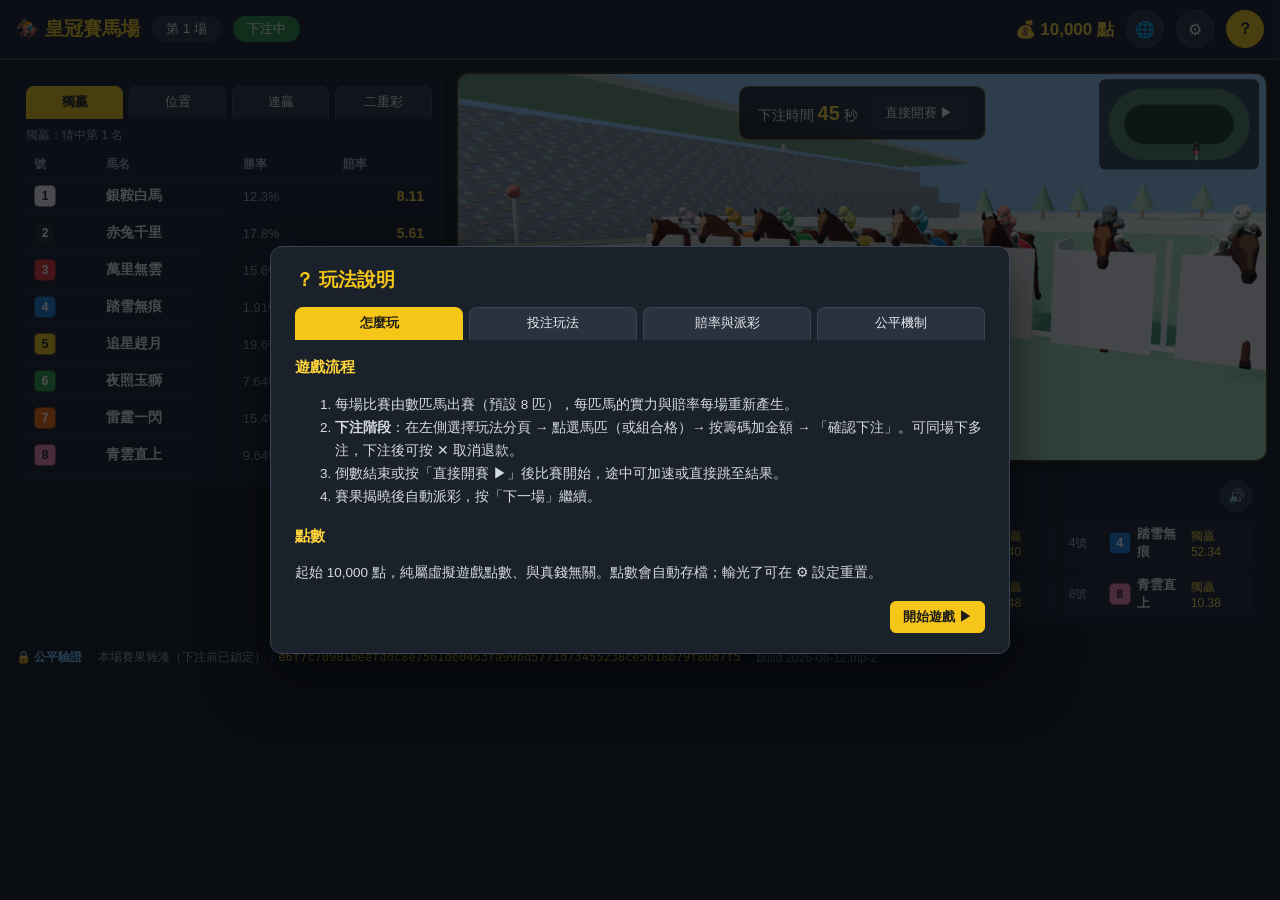
==== index.html @ 13004b64 "feat: implement WebRTC P2P networking and Three.js-based 3D horse racing visualization" ====
<!DOCTYPE html>
<html lang="zh-Hant">
<head>
<meta charset="UTF-8">
<meta name="viewport" content="width=device-width, initial-scale=1">
<title>皇冠賽馬場 — 公平賽馬機</title>
<link rel="stylesheet" href="css/style.css">
</head>
<body>

<header id="topbar">
  <div class="brand">🏇 皇冠賽馬場</div>
  <div class="pill" id="roundNo">第 1 場</div>
  <div class="pill phase" id="phasePill">下注中</div>
  <div class="spacer"></div>
  <div class="balance">💰 <span id="balance">10,000</span> 點</div>
  <button class="icon-btn" id="btnMp" title="多人連線">🌐</button>
  <button class="icon-btn" id="btnSettings" title="設定">⚙</button>
  <button class="icon-btn help-btn" id="btnHelp" title="玩法說明">？</button>
</header>

<main>
  <section id="left">
    <div class="tabs" id="betTabs">
      <button class="tab active" data-type="win">獨贏</button>
      <button class="tab" data-type="place">位置</button>
      <button class="tab" data-type="quinella">連贏</button>
      <button class="tab" data-type="exacta">二重彩</button>
    </div>
    <div class="type-hint" id="typeHint"></div>
    <div id="oddsArea"></div>

    <div id="ticket" class="ticket hidden">
      <div class="ticket-sel">
        <span id="ticketDesc"></span>
        <span class="ticket-odds">@<b id="ticketOdds"></b></span>
      </div>
      <div class="chips">
        <button class="chip" data-v="10">+10</button>
        <button class="chip" data-v="50">+50</button>
        <button class="chip" data-v="100">+100</button>
        <button class="chip" data-v="500">+500</button>
        <button class="chip clear" data-v="0">清除</button>
      </div>
      <div class="ticket-foot">
        <span>金額 <b id="ticketAmount">0</b></span>
        <span>可派彩 <b id="ticketPotential">0</b></span>
        <button id="btnConfirmBet" class="primary" disabled>確認下注</button>
      </div>
    </div>

    <div id="brokeBanner" class="broke hidden">點數不足！請按右上 ⚙ 重置錢包。</div>
    <div id="betList"></div>
  </section>

  <section id="right">
    <div id="trackWrap">
      <canvas id="track" width="920" height="440"></canvas>
      <canvas id="overlay" width="920" height="440"></canvas>
      <div id="countdownOverlay">
        <div class="cd-text">下注時間 <b id="countdown">45</b> 秒</div>
        <button id="btnStartNow">直接開賽 ▶</button>
      </div>
      <div id="speedCtrl" class="hidden">
        <button class="spd active" data-speed="1">×1</button>
        <button class="spd" data-speed="2">×2</button>
        <button class="spd" data-speed="4">×4</button>
        <button id="btnSkipRace">跳至結果 ⏭</button>
      </div>
    </div>
    <div id="liveBar">
      <div class="live-top">
        <div id="commentary">歡迎光臨皇冠賽馬場！請在左側下注，或純觀賽。</div>
        <button class="icon-btn voice-btn" id="btnVoice" title="語音旁述開關">🔊</button>
      </div>
      <div id="mpBar" class="hidden">
        <span id="mpStatus">🌐</span>
        <span id="mpPlayers"></span>
        <div id="mpFeed"></div>
      </div>
      <ol id="rankBoard"></ol>
    </div>
  </section>
</main>

<footer id="fairBar">
  <span class="fair-label">🔒 公平驗證</span>
  <span class="fair-item">本場賽果雜湊（下注前已鎖定）：<code id="fairHash">—</code></span>
  <span class="fair-item hidden" id="fairSeedWrap">上一場種子：<code id="fairSeed"></code>
    <button class="small" id="btnVerify">驗證</button>
  </span>
  <span class="fair-item" id="appVer">build 2026-06-12.mp-2</span>
</footer>

<!-- ====== 結果面板 ====== -->
<div class="modal hidden" id="resultModal">
  <div class="modal-box">
    <h2 id="resultTitle">賽果</h2>
    <div id="resultPodium"></div>
    <div id="resultBets"></div>
    <div id="resultTotals"></div>
    <div class="fair-line">🔒 種子已公開：<code id="resultSeed"></code>
      <button class="small" id="btnVerifyFromResult">驗證本場</button>
    </div>
    <div class="modal-actions">
      <button class="primary" id="btnNextRound">下一場 ▶</button>
    </div>
  </div>
</div>

<!-- ====== 驗證詳情 ====== -->
<div class="modal hidden" id="verifyModal">
  <div class="modal-box">
    <h2>公平性驗證</h2>
    <div id="verifyBody"></div>
    <div class="modal-actions">
      <button id="btnCloseVerify">關閉</button>
    </div>
  </div>
</div>

<!-- ====== 多人房間 ====== -->
<div class="modal hidden" id="mpModal">
  <div class="modal-box">
    <h2>🌐 多人同樂（P2P 房間）</h2>
    <div id="mpSolo">
      <div class="setting-row">
        <label>暱稱</label>
        <input id="mpName" maxlength="12" placeholder="自動產生">
      </div>
      <div class="setting-row">
        <button class="primary" id="btnMpHost">🏠 開房（我當房主）</button>
      </div>
      <div class="setting-row">
        <label>房號</label>
        <input id="mpCode" maxlength="6" placeholder="例：K7X2AB">
        <button id="btnMpJoin">加入房間</button>
      </div>
      <p class="vf-note">房主的瀏覽器就是伺服器——房主保持分頁開啟在前景，朋友輸入房號或開啟邀請連結即可加入。
      點數各自管理；場次、注單動態、賽果全房同步。賽果由「房主種子＋全體玩家隨機數」共同決定，
      下注截止前連房主都無法預知，賽後可逐場驗證。</p>
    </div>
    <div id="mpIn" class="hidden">
      <div class="vf-row"><span class="vf-label">房號</span><code id="mpCodeShow"></code>
        <button class="small" id="btnMpCopy">複製邀請連結</button></div>
      <div class="vf-row"><span class="vf-label">線上人數</span><b id="mpCountShow">1</b></div>
      <div class="modal-actions"><button id="btnMpLeave">離開房間</button></div>
    </div>
    <div class="modal-actions"><button class="primary" id="btnMpClose">關閉</button></div>
  </div>
</div>

<!-- ====== 設定 ====== -->
<div class="modal hidden" id="settingsModal">
  <div class="modal-box">
    <h2>⚙ 設定</h2>
    <div class="setting-row">
      <label>派彩率（下一場生效）</label>
      <select id="setRtp">
        <option value="1">100%（數學公平，期望值為零）</option>
        <option value="0.97">97%</option>
        <option value="0.92">92%（仿實體機台）</option>
        <option value="0.85">85%</option>
      </select>
    </div>
    <div class="setting-row">
      <label>每場馬匹數（下一場生效）</label>
      <select id="setHorses">
        <option value="6">6 匹</option>
        <option value="8" selected>8 匹</option>
        <option value="10">10 匹</option>
        <option value="12">12 匹</option>
      </select>
    </div>
    <div class="setting-row">
      <label>出賽者（下一場生效）</label>
      <select id="setRacer">
        <option value="horse" selected>賽馬（含騎師）</option>
        <option value="cat">貓貓大賽跑</option>
        <option value="robot">機器人大賽跑</option>
      </select>
    </div>
    <div class="setting-row">
      <label>比賽長度</label>
      <select id="setDuration">
        <option value="22">短（約 25 秒）</option>
        <option value="38" selected>標準（約 40 秒）</option>
        <option value="55">長（約 60 秒）</option>
      </select>
    </div>
    <div class="setting-row">
      <label>旁述語音</label>
      <select id="setVoice"><option value="">自動（優先男聲/自然語音）</option></select>
    </div>
    <div class="setting-hint">💡 用 Edge 瀏覽器開啟可選到「(Natural)」結尾的微軟神經語音，接近真人主播；其他瀏覽器多為機械式系統語音。</div>
    <div class="setting-row">
      <label>錢包</label>
      <button id="btnResetWallet">重置錢包（回到 10,000 點）</button>
    </div>
    <div class="modal-actions">
      <button class="primary" id="btnCloseSettings">關閉</button>
    </div>
  </div>
</div>

<!-- ====== 玩法說明 ====== -->
<div class="modal hidden" id="helpModal">
  <div class="modal-box wide">
    <h2>？ 玩法說明</h2>
    <div class="tabs" id="helpTabs">
      <button class="tab active" data-tab="h1">怎麼玩</button>
      <button class="tab" data-tab="h2">投注玩法</button>
      <button class="tab" data-tab="h3">賠率與派彩</button>
      <button class="tab" data-tab="h4">公平機制</button>
    </div>
    <div class="help-page" id="h1">
      <h3>遊戲流程</h3>
      <ol>
        <li>每場比賽由數匹馬出賽（預設 8 匹），每匹馬的實力與賠率每場重新產生。</li>
        <li><b>下注階段</b>：在左側選擇玩法分頁 → 點選馬匹（或組合格）→ 按籌碼加金額 → 「確認下注」。可同場下多注，下注後可按 ✕ 取消退款。</li>
        <li>倒數結束或按「直接開賽 ▶」後比賽開始，途中可加速或直接跳至結果。</li>
        <li>賽果揭曉後自動派彩，按「下一場」繼續。</li>
      </ol>
      <h3>點數</h3>
      <p>起始 10,000 點，純屬虛擬遊戲點數、與真錢無關。點數會自動存檔；輸光了可在 ⚙ 設定重置。</p>
    </div>
    <div class="help-page hidden" id="h2">
      <h3>四種玩法</h3>
      <table class="help-table">
        <tr><th>玩法</th><th>中獎條件</th><th>例子</th></tr>
        <tr><td><b>獨贏</b></td><td>猜中第 1 名</td><td>買 3號，3號跑第一即中</td></tr>
        <tr><td><b>位置</b></td><td>所買的馬跑進<b>前三名</b>（少於 7 匹馬時為前二名）</td><td>買 3號，3號跑第一、二或三都中</td></tr>
        <tr><td><b>連贏</b></td><td>猜中前兩名的兩匹馬，<b>不分先後</b></td><td>買 3-7，前兩名是 3 和 7（誰先都行）即中</td></tr>
        <tr><td><b>二重彩</b></td><td><b>依順序</b>猜中第 1、2 名</td><td>買 3→7，必須 3 第一且 7 第二</td></tr>
      </table>
      <p>難度：位置 &lt; 獨贏 &lt; 連贏 &lt; 二重彩。越難中，賠率越高。</p>
    </div>
    <div class="help-page hidden" id="h3">
      <h3>賠率怎麼看</h3>
      <p>本遊戲用<b>小數賠率</b>：派彩 = 注金 × 賠率（已含本金）。<br>
      例：押 100 點、賠率 4.50，中獎拿回 450 點，淨贏 350 點。</p>
      <h3>賠率怎麼來</h3>
      <p>每場開賽前系統隨機產生各馬實力，用 Plackett-Luce 公式<b>精確算出</b>每種結果的真實機率，
      然後 <b>賠率 = 派彩率 ÷ 真實機率</b>。</p>
      <p>派彩率預設 <b>100%</b>：期望值為零，長期玩不賺不賠——這就是數學上的公平。
      想體驗真實機台的莊家優勢，可在 ⚙ 設定調成 92%。</p>
      <p>表格中的「勝率／入位率」欄位顯示的就是真實機率，本遊戲不隱藏任何資訊。</p>
    </div>
    <div class="help-page hidden" id="h4">
      <h3>與實體機台的不同</h3>
      <p>實體賽馬機台內建約 92% 派彩率，還會動態調整賠率把派彩拉回目標值（俗稱「吃分吐分」）。
      本遊戲<b>沒有</b>這些機制：賠率由公式直接算出，賽果獨立隨機抽出。</p>
      <h3>可驗證公平（Provably Fair）</h3>
      <ol>
        <li>每場下注開始前，系統先隨機產生「種子」，並把種子的 <b>SHA-256 雜湊</b>（數位指紋）顯示在畫面下方——賽果此刻已被鎖定。</li>
        <li>賽後公開種子。按「驗證」即可確認：<br>① 種子算出的雜湊與下注前公布的一致；<br>② 用種子重新計算，可重現一模一樣的馬匹、賠率與名次。</li>
        <li>因此系統不可能在你下注後更改賽果。比賽中的領先變化只是動畫演出，衝線結果由種子決定。</li>
      </ol>
    </div>
    <div class="modal-actions">
      <button class="primary" id="btnCloseHelp">開始遊戲 ▶</button>
    </div>
  </div>
</div>

<script src="js/rng.js"></script>
<script src="js/model.js"></script>
<script src="js/betting.js"></script>
<script src="vendor/peerjs.min.js"></script>
<script src="js/net.js"></script>
<script src="js/race.js"></script>
<script src="vendor/three.min.js"></script>
<script src="vendor/GLTFLoader.js"></script>
<script src="vendor/SkeletonUtils.js"></script>
<script src="js/assets/horse-glb.js"></script>
<script src="js/assets/robot-glb.js"></script>
<script src="js/race3d.js"></script>
<script src="js/audio.js"></script>
<script src="js/ui.js"></script>
<script src="js/main.js"></script>
</body>
</html>
---- css/style.css ----
/* style.css — 深色機台風格 */
* { box-sizing: border-box; }
html, body { margin: 0; padding: 0; }
body {
  font-family: "Microsoft JhengHei", "PingFang TC", "Noto Sans TC", sans-serif;
  background: #11151c;
  color: #e9ecef;
  font-size: 14px;
}
.hidden { display: none !important; }
code {
  font-family: Consolas, monospace;
  color: #ffd43b;
  word-break: break-all;
  font-size: 12px;
}
button {
  font-family: inherit;
  background: #2a3240;
  color: #e9ecef;
  border: 1px solid #3b4452;
  border-radius: 6px;
  padding: 6px 12px;
  cursor: pointer;
  font-size: 13px;
}
button:hover { background: #353f50; }
button:disabled { opacity: 0.45; cursor: not-allowed; }
button.primary {
  background: #f5c518;
  color: #1a1a1a;
  font-weight: bold;
  border-color: #f5c518;
}
button.primary:hover { background: #ffd43b; }
button.small { font-size: 11px; padding: 2px 8px; }
select {
  font-family: inherit;
  background: #2a3240;
  color: #e9ecef;
  border: 1px solid #3b4452;
  border-radius: 6px;
  padding: 5px 8px;
}

/* ---------- 頂欄 ---------- */
#topbar {
  display: flex;
  align-items: center;
  gap: 12px;
  padding: 10px 16px;
  background: #181e28;
  border-bottom: 2px solid #f5c51833;
}
.brand { font-size: 19px; font-weight: bold; color: #f5c518; }
.spacer { flex: 1; }
.pill {
  background: #2a3240;
  border-radius: 99px;
  padding: 4px 14px;
  font-size: 13px;
}
.pill.phase.betting { background: #2b8a3e; color: #fff; }
.pill.phase.racing { background: #e8590c; color: #fff; }
.pill.phase.result { background: #1971c2; color: #fff; }
.balance { font-size: 17px; font-weight: bold; color: #ffd43b; }
.icon-btn {
  font-size: 16px;
  width: 38px;
  height: 38px;
  border-radius: 50%;
  padding: 0;
}
.help-btn {
  background: #f5c518;
  color: #1a1a1a;
  font-weight: bold;
  border-color: #f5c518;
}
.help-btn:hover { background: #ffd43b; }

/* ---------- 主版面 ---------- */
main {
  display: grid;
  grid-template-columns: 430px 1fr;
  gap: 14px;
  padding: 14px;
  align-items: start;
}
#left {
  background: #181e28;
  border-radius: 10px;
  padding: 12px;
}
#left.locked #oddsArea,
#left.locked #betTabs {
  pointer-events: none;
  opacity: 0.55;
}
#right { min-width: 0; }

/* ---------- 分頁 ---------- */
.tabs { display: flex; gap: 6px; margin-bottom: 8px; flex-wrap: wrap; }
.tab {
  flex: 1;
  min-width: 70px;
  border-radius: 8px 8px 0 0;
  border-bottom: 2px solid transparent;
}
.tab.active {
  background: #f5c518;
  color: #1a1a1a;
  font-weight: bold;
  border-color: #f5c518;
}
.type-hint { font-size: 12px; color: #9aa3b2; margin: 2px 0 8px; }

/* ---------- 賠率表 ---------- */
.odds-table { width: 100%; border-collapse: collapse; }
.odds-table th {
  font-size: 12px;
  color: #9aa3b2;
  text-align: left;
  padding: 4px 8px;
  border-bottom: 1px solid #2a3240;
}
.odds-table td { padding: 7px 8px; border-bottom: 1px solid #222936; }
.odds-table tr.pickable { cursor: pointer; }
.odds-table tr.pickable:hover { background: #222b3a; }
.odds-table tr.selected { background: #f5c5181f; outline: 2px solid #f5c518; }
.odds-table .hname { font-weight: bold; }
.odds-table .prob { color: #9aa3b2; font-size: 13px; }
.odds-table .odds { color: #ffd43b; font-weight: bold; text-align: right; }

/* ---------- 賠率矩陣 ---------- */
.odds-matrix { display: grid; gap: 3px; }
.mx-corner, .mx-head {
  font-size: 11px;
  color: #9aa3b2;
  display: flex;
  align-items: center;
  justify-content: center;
  padding: 3px 0;
}
.mx-cell {
  background: #222b3a;
  border-radius: 4px;
  text-align: center;
  padding: 7px 0;
  font-size: 11.5px;
  color: #ffd43b;
  cursor: pointer;
}
.mx-cell:hover { background: #2e3a4e; }
.mx-cell.selected { background: #f5c518; color: #1a1a1a; font-weight: bold; }
.mx-blank { background: transparent; }

/* ---------- 注單票 ---------- */
.ticket {
  margin-top: 10px;
  background: #20283577;
  border: 1px solid #f5c51855;
  border-radius: 8px;
  padding: 10px;
}
.ticket-sel { font-size: 15px; font-weight: bold; margin-bottom: 8px; }
.ticket-odds { color: #ffd43b; margin-left: 8px; }
.chips { display: flex; gap: 6px; margin-bottom: 8px; flex-wrap: wrap; }
.chip { border-radius: 99px; min-width: 56px; font-weight: bold; }
.chip.clear { color: #ff8787; }
.ticket-foot { display: flex; align-items: center; gap: 14px; }
.ticket-foot b { color: #ffd43b; }
.ticket-foot button { margin-left: auto; }

/* ---------- 已下注列表 ---------- */
.betlist-title { margin-top: 12px; font-size: 12px; color: #9aa3b2; }
.bet-row {
  display: flex;
  align-items: center;
  gap: 8px;
  padding: 6px 8px;
  background: #1d2430;
  border-radius: 6px;
  margin-top: 5px;
  font-size: 13px;
}
.bet-desc { font-weight: bold; }
.bet-odds { color: #ffd43b; }
.bet-amt { margin-left: auto; }
.bet-pot { color: #9aa3b2; font-size: 12px; }
.bet-del {
  padding: 0 7px;
  font-size: 12px;
  color: #ff8787;
  background: transparent;
  border: none;
}
.betlist-total {
  margin-top: 6px;
  font-size: 12px;
  color: #9aa3b2;
  text-align: right;
}
.broke {
  margin-top: 10px;
  background: #c92a2a;
  color: #fff;
  padding: 8px 12px;
  border-radius: 8px;
  font-weight: bold;
}

/* ---------- 跑道區 ---------- */
#trackWrap { position: relative; }
#track {
  width: 100%;
  height: auto;
  display: block;
  border-radius: 10px;
  box-shadow: 0 0 0 2px #f5c51822;
}
#overlay {
  position: absolute;
  inset: 0;
  width: 100%;
  height: 100%;
  pointer-events: none;
}
#countdownOverlay {
  position: absolute;
  top: 12px;
  left: 50%;
  transform: translateX(-50%);
  background: rgba(13, 17, 23, 0.85);
  border: 1px solid #f5c51866;
  border-radius: 10px;
  padding: 10px 18px;
  display: flex;
  align-items: center;
  gap: 14px;
}
.cd-text b { color: #ffd43b; font-size: 20px; }
#speedCtrl {
  position: absolute;
  bottom: 12px;
  right: 12px;
  display: flex;
  gap: 6px;
  background: rgba(13, 17, 23, 0.8);
  border-radius: 8px;
  padding: 6px;
}
#speedCtrl .spd.active {
  background: #f5c518;
  color: #1a1a1a;
  font-weight: bold;
}

/* ---------- 旁述與名次板 ---------- */
#liveBar {
  margin-top: 10px;
  background: #181e28;
  border-radius: 10px;
  padding: 10px 14px;
}
.live-top {
  display: flex;
  align-items: center;
  gap: 8px;
}
#commentary {
  flex: 1;
  font-size: 15px;
  font-weight: bold;
  color: #ffd43b;
  padding: 4px 6px;
  border-radius: 6px;
  min-height: 24px;
}
.voice-btn {
  width: 32px;
  height: 32px;
  font-size: 14px;
  background: #2a3240;
  border-color: #3b4452;
}
#commentary.flash { animation: flash 1.2s ease-out; }
@keyframes flash {
  from { background: rgba(245, 197, 24, 0.3); }
  to { background: transparent; }
}
#rankBoard {
  list-style: none;
  margin: 8px 0 0;
  padding: 0;
  display: grid;
  grid-template-columns: repeat(auto-fill, minmax(185px, 1fr));
  gap: 5px;
}
#rankBoard li {
  display: flex;
  align-items: center;
  gap: 6px;
  background: #1d2430;
  border-radius: 6px;
  padding: 5px 8px;
  font-size: 13px;
}
.rb-pos { min-width: 34px; color: #9aa3b2; font-size: 12px; }
.rb-name { font-weight: bold; }
.rb-odds { margin-left: auto; color: #ffd43b; font-size: 12px; }

/* ---------- 多人房間 ---------- */
#mpBar {
  display: flex;
  align-items: center;
  flex-wrap: wrap;
  gap: 8px;
  margin-top: 6px;
  padding: 6px 8px;
  background: #131a24;
  border: 1px solid #2b6cb066;
  border-radius: 8px;
  font-size: 12px;
}
#mpStatus { color: #74c0fc; font-weight: bold; }
.mp-chip {
  background: #233048;
  border-radius: 99px;
  padding: 2px 10px;
  font-size: 11px;
}
#mpFeed { flex-basis: 100%; color: #9aa3b2; font-size: 11.5px; line-height: 1.6; }
#mpFeed b { color: #ffd43b; }
.mp-on { box-shadow: 0 0 0 2px #74c0fc; }
#mpModal input {
  background: #2a3240;
  color: #e9ecef;
  border: 1px solid #3b4452;
  border-radius: 6px;
  padding: 6px 10px;
  font-family: inherit;
  width: 150px;
}
#mpCode { text-transform: uppercase; letter-spacing: 2px; width: 120px; }

/* ---------- 號碼布 ---------- */
.numchip {
  display: inline-flex;
  align-items: center;
  justify-content: center;
  width: 22px;
  height: 22px;
  border-radius: 5px;
  font-size: 12px;
  font-weight: bold;
  border: 1px solid rgba(0, 0, 0, 0.45);
  flex: none;
}

/* ---------- 公平驗證列 ---------- */
#fairBar {
  display: flex;
  align-items: center;
  gap: 16px;
  flex-wrap: wrap;
  padding: 8px 16px 14px;
  font-size: 12px;
  color: #9aa3b2;
}
.fair-label { color: #74c0fc; font-weight: bold; }

/* ---------- Modal ---------- */
.modal {
  position: fixed;
  inset: 0;
  background: rgba(8, 10, 14, 0.72);
  display: flex;
  align-items: center;
  justify-content: center;
  z-index: 100;
}
.modal-box {
  background: #1b212b;
  border: 1px solid #3b4452;
  border-radius: 12px;
  padding: 20px 24px;
  width: min(560px, 92vw);
  max-height: 88vh;
  overflow-y: auto;
  box-shadow: 0 18px 60px rgba(0, 0, 0, 0.6);
}
.modal-box.wide { width: min(740px, 94vw); }
.modal-box h2 { margin: 0 0 14px; color: #f5c518; font-size: 19px; }
.modal-actions { margin-top: 16px; text-align: right; display: flex; gap: 8px; justify-content: flex-end; }

/* ---------- 結果面板 ---------- */
.podium-row {
  display: flex;
  align-items: center;
  gap: 8px;
  font-size: 16px;
  padding: 5px 0;
}
.podium-medal { font-size: 20px; }
.podium-name { font-weight: bold; }
.result-table { width: 100%; border-collapse: collapse; margin-top: 12px; }
.result-table th {
  font-size: 12px;
  color: #9aa3b2;
  text-align: left;
  padding: 4px 8px;
  border-bottom: 1px solid #2a3240;
}
.result-table td { padding: 6px 8px; border-bottom: 1px solid #222936; font-size: 13px; }
.result-table tr.won td { color: #69db7c; font-weight: bold; }
.result-table tr.lost td { color: #8d96a5; }
.totals-line { margin-top: 12px; font-size: 14px; }
.net-pos { color: #69db7c; font-weight: bold; }
.net-neg { color: #ff8787; font-weight: bold; }
.no-bets { margin-top: 12px; color: #9aa3b2; }
.fair-line { margin-top: 14px; font-size: 12px; color: #9aa3b2; }

/* ---------- 驗證面板 ---------- */
.vf-row { margin: 7px 0; font-size: 13px; }
.vf-label { color: #9aa3b2; display: inline-block; min-width: 160px; }
.vf-ok { color: #69db7c; font-weight: bold; }
.vf-bad { color: #ff8787; font-weight: bold; }
.vf-conclusion {
  margin-top: 14px;
  padding: 10px;
  border-radius: 8px;
  background: #20283577;
  font-size: 14px;
}
.vf-note { font-size: 12px; color: #9aa3b2; }

/* ---------- 設定 ---------- */
.setting-row {
  display: flex;
  align-items: center;
  gap: 12px;
  margin: 12px 0;
}
.setting-row label { min-width: 160px; color: #c2c9d4; }
.setting-row select { max-width: 320px; }
.setting-hint { font-size: 12px; color: #9aa3b2; margin: -4px 0 10px 172px; }

/* ---------- 說明 ---------- */
.help-page { line-height: 1.7; }
.help-page h3 { color: #ffd43b; font-size: 15px; margin: 14px 0 6px; }
.help-page p, .help-page li { font-size: 13.5px; color: #d4dae3; }
.help-table { width: 100%; border-collapse: collapse; margin: 8px 0; }
.help-table th, .help-table td {
  border: 1px solid #2a3240;
  padding: 7px 10px;
  font-size: 13px;
  text-align: left;
}
.help-table th { color: #9aa3b2; background: #1d2430; }

/* ---------- 窄螢幕：賽事畫面優先 ---------- */
@media (max-width: 1100px) {
  main { display: flex; flex-direction: column; }
  #right { order: -1; } /* 跑道排最上面 */
}

/* ---------- 手機直版：緊湊化 ---------- */
@media (max-width: 760px) {
  main { padding: 8px; gap: 10px; }
  #left { padding: 10px; }
  #topbar { padding: 8px 10px; gap: 8px; flex-wrap: wrap; }
  .brand { font-size: 16px; }
  .balance { font-size: 15px; }
  .pill { padding: 3px 10px; font-size: 12px; }
  .icon-btn { width: 34px; height: 34px; font-size: 14px; }
  #commentary { font-size: 13.5px; }
  #rankBoard { grid-template-columns: repeat(auto-fill, minmax(136px, 1fr)); gap: 4px; }
  #rankBoard li { font-size: 12px; padding: 4px 6px; }
  #countdownOverlay { padding: 6px 10px; gap: 8px; top: 8px; }
  .cd-text { font-size: 13px; }
  .cd-text b { font-size: 17px; }
  #speedCtrl { bottom: 8px; right: 8px; padding: 4px; gap: 4px; }
  #speedCtrl button { padding: 5px 8px; font-size: 12px; }
  .modal-box { width: 96vw; padding: 14px 16px; }
  .modal-box.wide { width: 96vw; }
  #fairBar { font-size: 10px; gap: 8px; padding: 6px 10px 12px; }
  .odds-table td { padding: 6px 6px; }
  .tab { min-width: 60px; padding: 6px 8px; }
  .chips { gap: 4px; }
  .chip { min-width: 48px; padding: 6px 8px; }
  .setting-row label { min-width: 110px; font-size: 13px; }
  .setting-hint { margin-left: 0; }
}
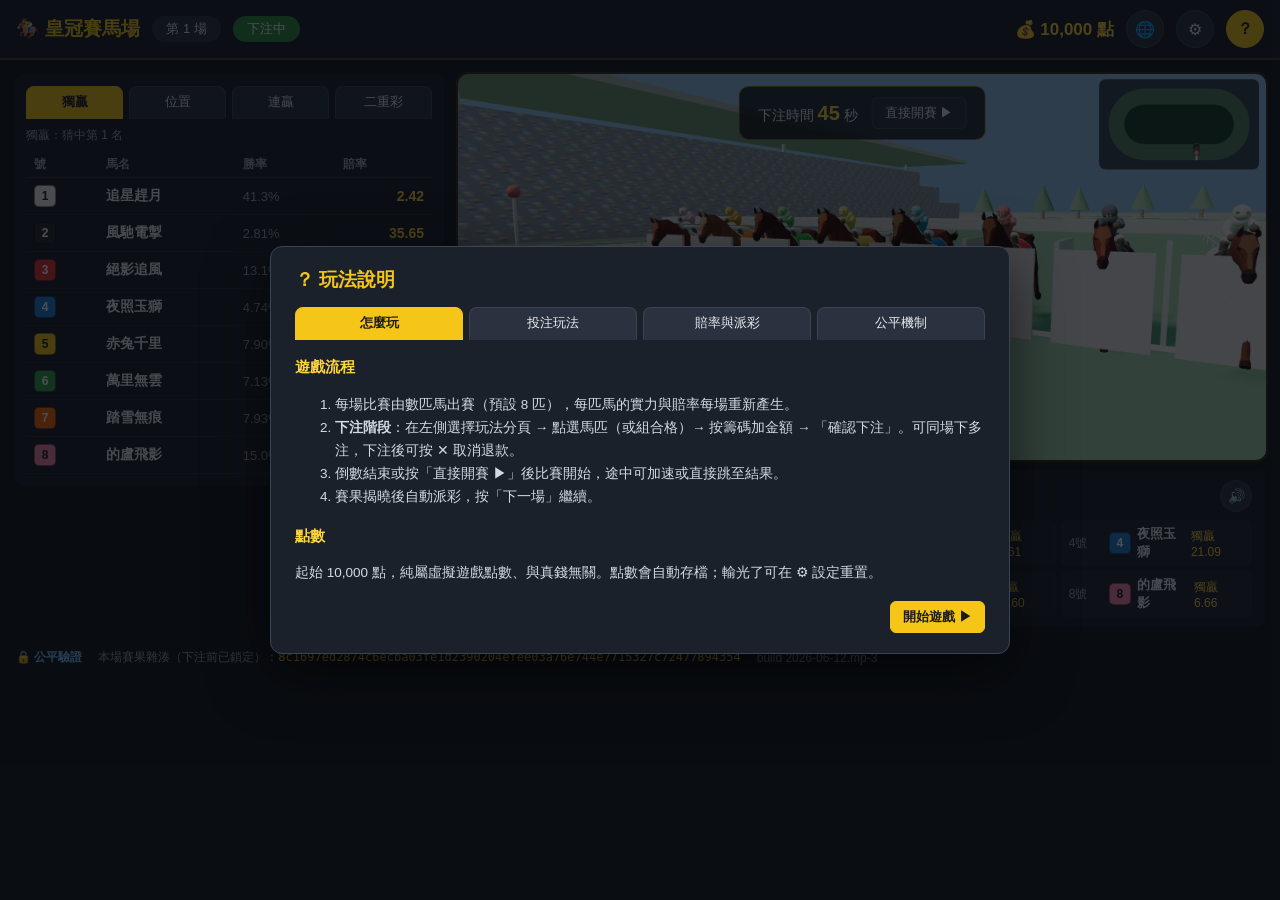
==== commit ce0b5b5e: "feat: implement core horse racing logic and initialize project structure" ====
--- a/index.html
+++ b/index.html
@@ -89,7 +89,7 @@
   <span class="fair-item hidden" id="fairSeedWrap">上一場種子：<code id="fairSeed"></code>
     <button class="small" id="btnVerify">驗證</button>
   </span>
-  <span class="fair-item" id="appVer">build 2026-06-12.mp-2</span>
+  <span class="fair-item" id="appVer">build 2026-06-12.mp-3</span>
 </footer>
 
 <!-- ====== 結果面板 ====== -->
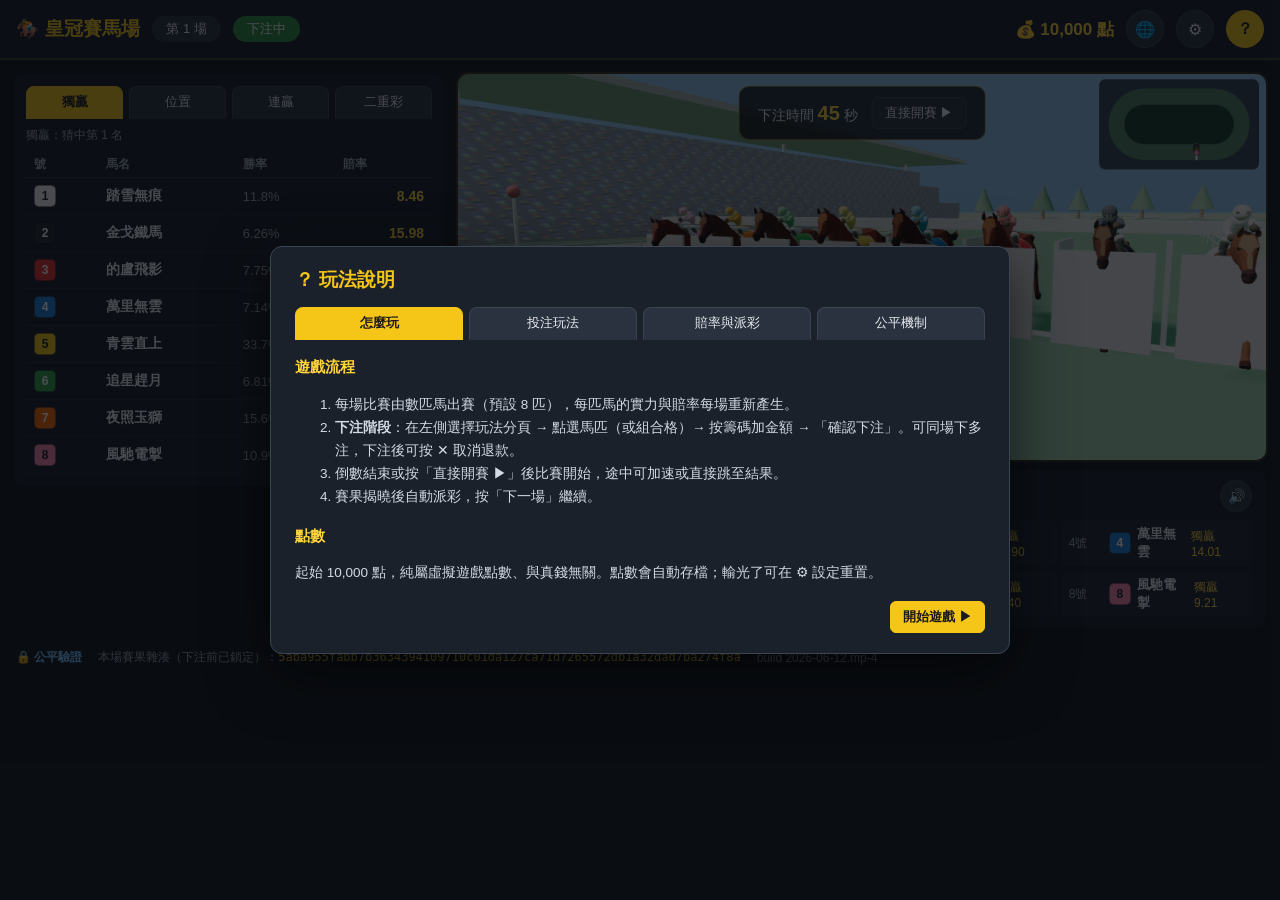
==== commit 891ef3f9: "feat: implement P2P networking layer using PeerJS for host-guest game synchronization" ====
--- a/index.html
+++ b/index.html
@@ -89,7 +89,7 @@
   <span class="fair-item hidden" id="fairSeedWrap">上一場種子：<code id="fairSeed"></code>
     <button class="small" id="btnVerify">驗證</button>
   </span>
-  <span class="fair-item" id="appVer">build 2026-06-12.mp-3</span>
+  <span class="fair-item" id="appVer">build 2026-06-12.mp-4</span>
 </footer>
 
 <!-- ====== 結果面板 ====== -->
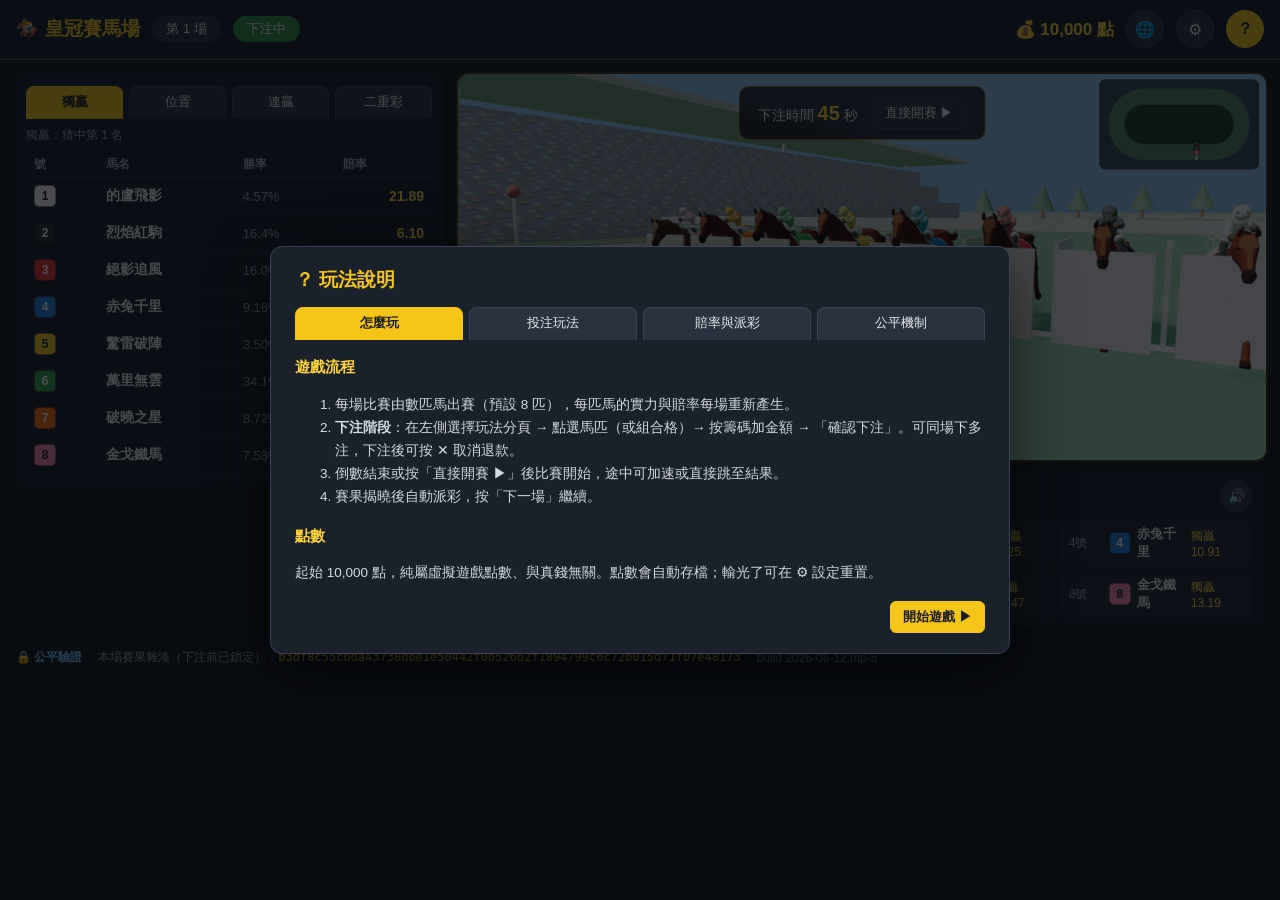
==== commit 3f995ae6: "feat: implement main application logic and network connectivity for horse racing dashboard" ====
--- a/index.html
+++ b/index.html
@@ -89,7 +89,7 @@
   <span class="fair-item hidden" id="fairSeedWrap">上一場種子：<code id="fairSeed"></code>
     <button class="small" id="btnVerify">驗證</button>
   </span>
-  <span class="fair-item" id="appVer">build 2026-06-12.mp-4</span>
+  <span class="fair-item" id="appVer">build 2026-06-12.mp-5</span>
 </footer>
 
 <!-- ====== 結果面板 ====== -->
@@ -136,6 +136,7 @@
         <input id="mpCode" maxlength="6" placeholder="例：K7X2AB">
         <button id="btnMpJoin">加入房間</button>
       </div>
+      <div class="vf-note hidden" id="mpJoinStatus"></div>
       <p class="vf-note">房主的瀏覽器就是伺服器——房主保持分頁開啟在前景，朋友輸入房號或開啟邀請連結即可加入。
       點數各自管理；場次、注單動態、賽果全房同步。賽果由「房主種子＋全體玩家隨機數」共同決定，
       下注截止前連房主都無法預知，賽後可逐場驗證。</p>
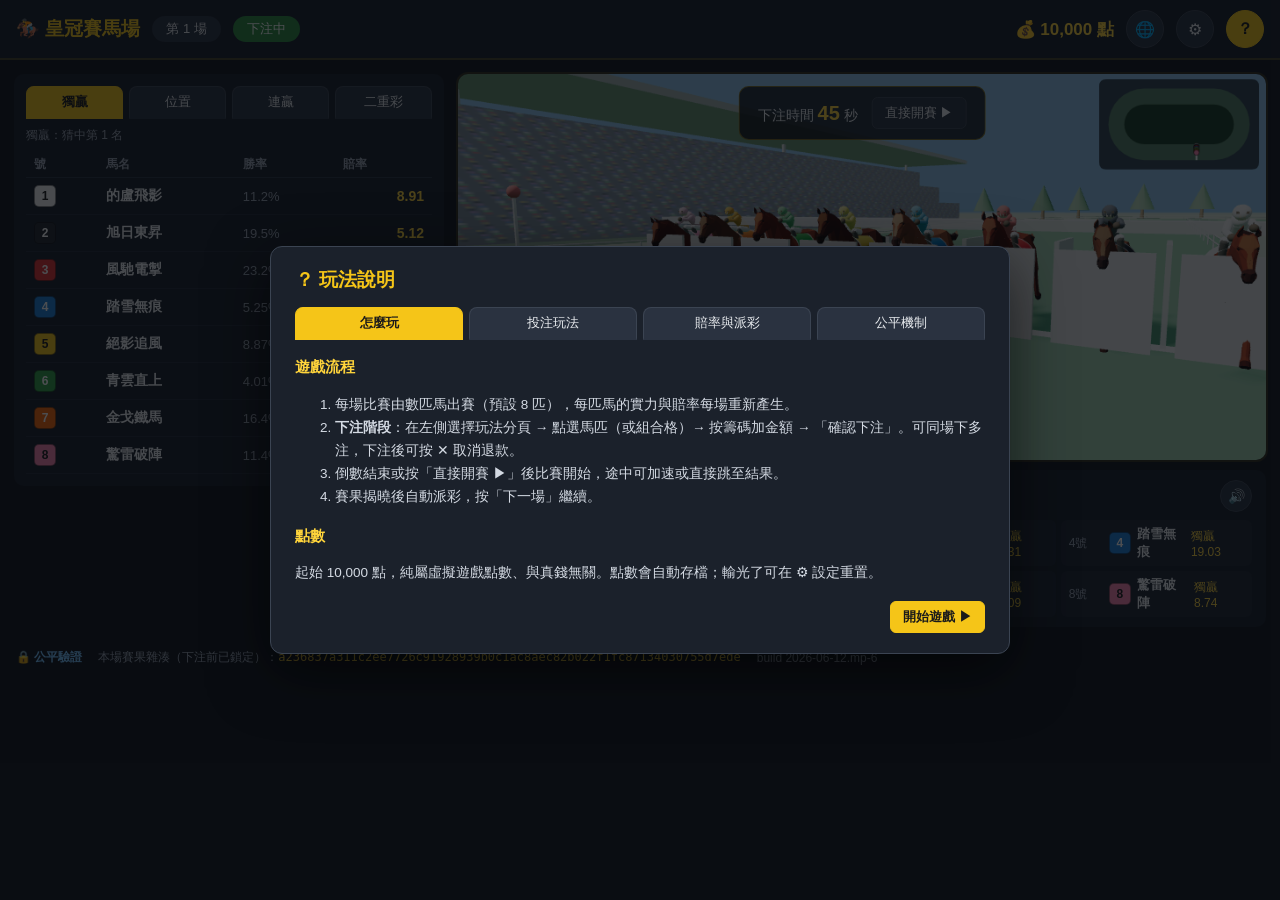
==== commit e1e8c773: "feat: implement networking layer and test suite for race data integration in index.html" ====
--- a/index.html
+++ b/index.html
@@ -89,7 +89,7 @@
   <span class="fair-item hidden" id="fairSeedWrap">上一場種子：<code id="fairSeed"></code>
     <button class="small" id="btnVerify">驗證</button>
   </span>
-  <span class="fair-item" id="appVer">build 2026-06-12.mp-5</span>
+  <span class="fair-item" id="appVer">build 2026-06-12.mp-6</span>
 </footer>
 
 <!-- ====== 結果面板 ====== -->
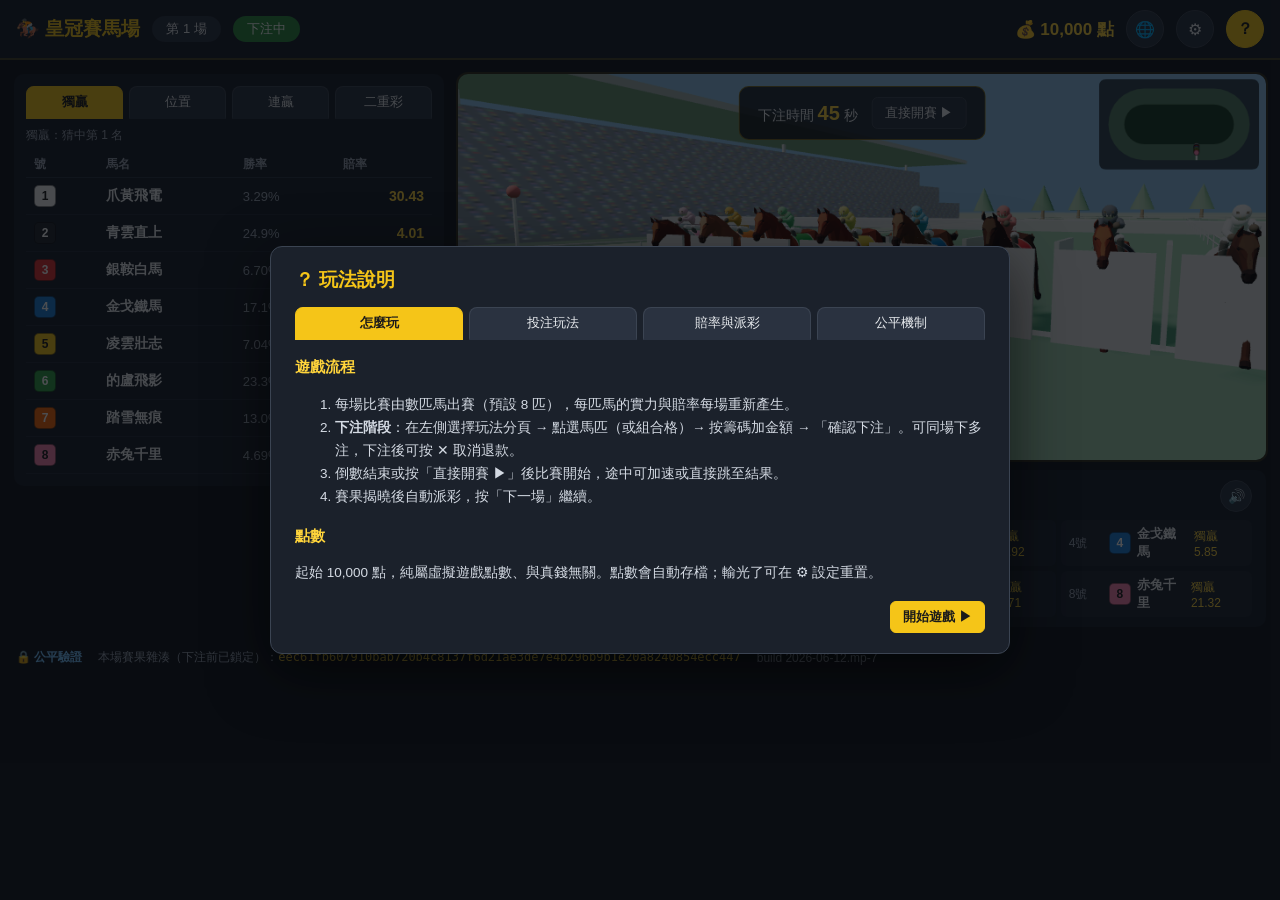
==== commit 84c5c18b: "feat: implement networking module and main application logic with corresponding test suite" ====
--- a/index.html
+++ b/index.html
@@ -89,7 +89,7 @@
   <span class="fair-item hidden" id="fairSeedWrap">上一場種子：<code id="fairSeed"></code>
     <button class="small" id="btnVerify">驗證</button>
   </span>
-  <span class="fair-item" id="appVer">build 2026-06-12.mp-6</span>
+  <span class="fair-item" id="appVer">build 2026-06-12.mp-7</span>
 </footer>
 
 <!-- ====== 結果面板 ====== -->
@@ -99,6 +99,7 @@
     <div id="resultPodium"></div>
     <div id="resultBets"></div>
     <div id="resultTotals"></div>
+    <div id="mpResults" class="hidden"></div>
     <div class="fair-line">🔒 種子已公開：<code id="resultSeed"></code>
       <button class="small" id="btnVerifyFromResult">驗證本場</button>
     </div>
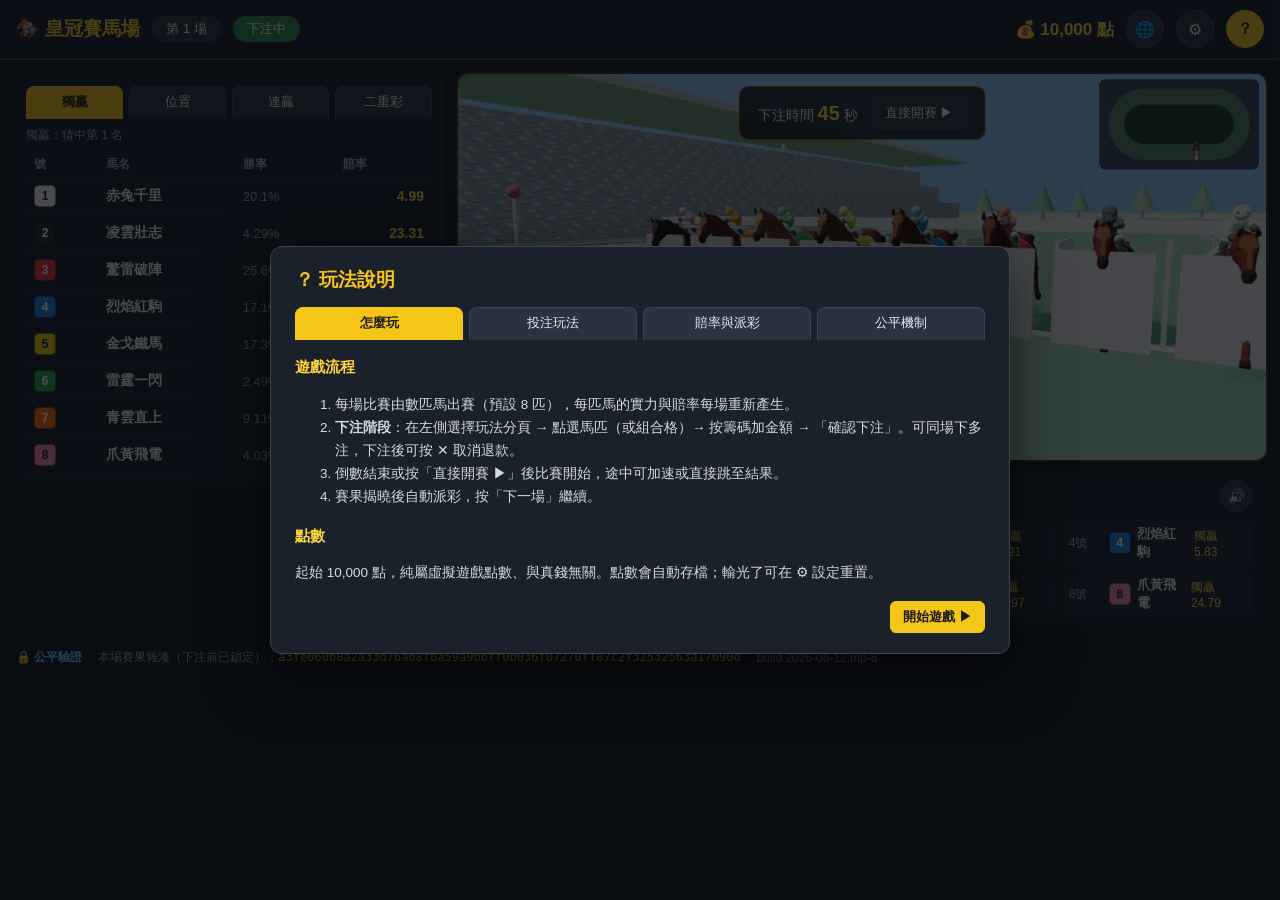
==== commit 185d1847: "feat: implement core networking and main application logic with integrated test suite" ====
--- a/index.html
+++ b/index.html
@@ -89,7 +89,7 @@
   <span class="fair-item hidden" id="fairSeedWrap">上一場種子：<code id="fairSeed"></code>
     <button class="small" id="btnVerify">驗證</button>
   </span>
-  <span class="fair-item" id="appVer">build 2026-06-12.mp-7</span>
+  <span class="fair-item" id="appVer">build 2026-06-12.mp-8</span>
 </footer>
 
 <!-- ====== 結果面板 ====== -->
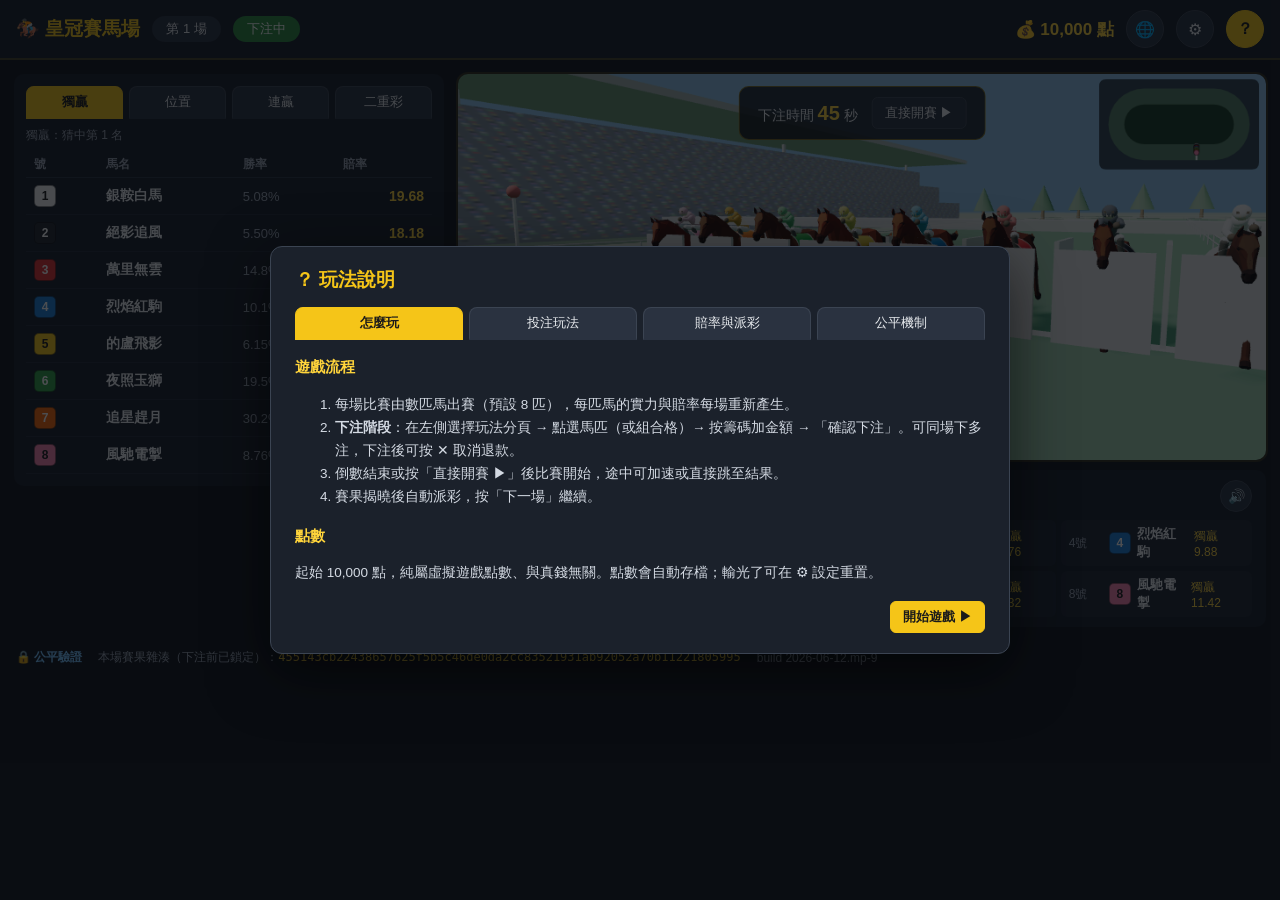
==== commit 2548ecb3: "feat: implement core game logic in main.js and link script to index.html" ====
--- a/index.html
+++ b/index.html
@@ -89,7 +89,7 @@
   <span class="fair-item hidden" id="fairSeedWrap">上一場種子：<code id="fairSeed"></code>
     <button class="small" id="btnVerify">驗證</button>
   </span>
-  <span class="fair-item" id="appVer">build 2026-06-12.mp-8</span>
+  <span class="fair-item" id="appVer">build 2026-06-12.mp-9</span>
 </footer>
 
 <!-- ====== 結果面板 ====== -->
